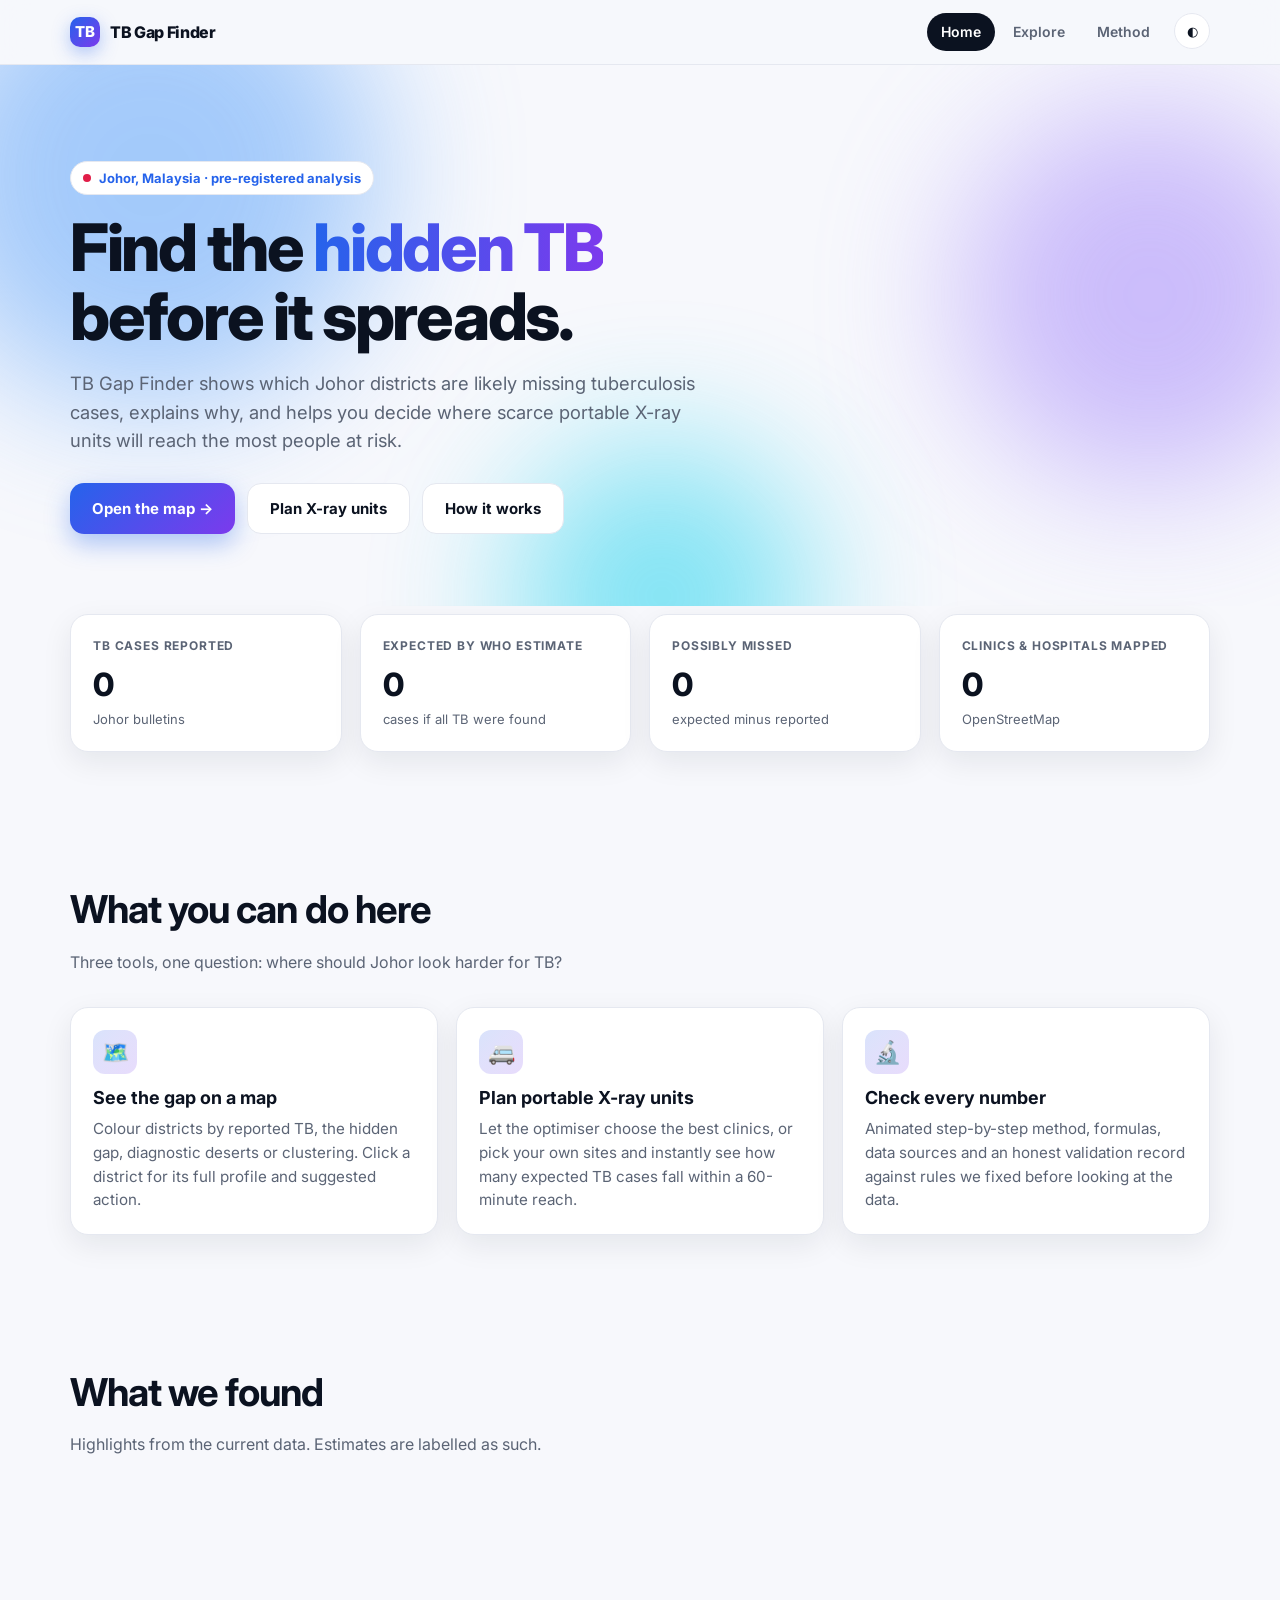
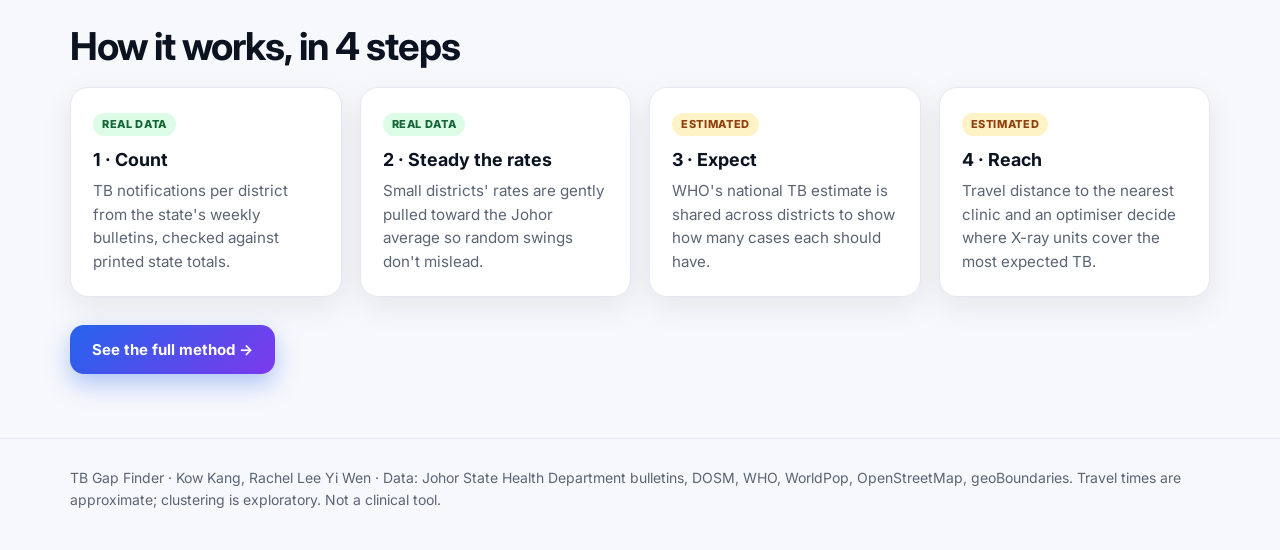
==== web/index.html @ 81e78cbb "Website for Vercel: home, explore (map + custom-site planner), animated method page Static site in w" ====
<!doctype html>
<html lang="en">
<head>
<meta charset="utf-8"><meta name="viewport" content="width=device-width, initial-scale=1">
<title>TB Gap Finder</title>
<meta name="description" content="Find hidden tuberculosis in Johor districts and plan where portable X-ray units should go.">
<link rel="preconnect" href="https://fonts.googleapis.com"><link href="https://fonts.googleapis.com/css2?family=Inter:wght@400;600;700;800&display=swap" rel="stylesheet">
<link rel="stylesheet" href="assets/style.css">
<link rel="icon" href="data:image/svg+xml,<svg xmlns='http://www.w3.org/2000/svg' viewBox='0 0 100 100'><rect width='100' height='100' rx='24' fill='%232563eb'/><text x='50' y='64' font-size='44' text-anchor='middle' fill='white' font-family='Arial' font-weight='700'>TB</text></svg>">
</head>
<body>
<nav class="nav" id="nav"></nav>

<header class="hero">
  <div class="blob b1"></div><div class="blob b2"></div><div class="blob b3"></div>
  <div class="wrap">
    <span class="eyebrow"><span class="pulse"></span> Johor, Malaysia · pre-registered analysis</span>
    <h1>Find the <span class="grad">hidden TB</span><br>before it spreads.</h1>
    <p class="lead">TB Gap Finder shows which Johor districts are likely missing tuberculosis cases, explains why,
      and helps you decide where scarce portable X-ray units will reach the most people at risk.</p>
    <div class="cta">
      <a class="btn primary" href="explore.html">Open the map →</a>
      <a class="btn" href="explore.html#planner">Plan X-ray units</a>
      <a class="btn" href="method.html">How it works</a>
    </div>
  </div>
</header>

<section style="padding-top:8px">
  <div class="wrap grid g4">
    <div class="card stat reveal lift"><div class="k">TB cases reported</div><div class="v" id="c-cases">0</div><div class="s" id="c-year">Johor bulletins</div></div>
    <div class="card stat reveal lift"><div class="k">Expected by WHO estimate</div><div class="v" id="c-exp">0</div><div class="s">cases if all TB were found</div></div>
    <div class="card stat reveal lift"><div class="k">Possibly missed</div><div class="v" id="c-miss">0</div><div class="s">expected minus reported</div></div>
    <div class="card stat reveal lift"><div class="k">Clinics & hospitals mapped</div><div class="v" id="c-fac">0</div><div class="s">OpenStreetMap</div></div>
  </div>
</section>

<section>
  <div class="wrap">
    <h2 class="reveal">What you can do here</h2>
    <p class="sub reveal">Three tools, one question: where should Johor look harder for TB?</p>
    <div class="grid g3">
      <a class="card reveal lift" href="explore.html" style="text-decoration:none">
        <div class="icon">🗺️</div><h3>See the gap on a map</h3>
        <p>Colour districts by reported TB, the hidden gap, diagnostic deserts or clustering. Click a district for its full profile and suggested action.</p>
      </a>
      <a class="card reveal lift" href="explore.html#planner" style="text-decoration:none">
        <div class="icon">🚐</div><h3>Plan portable X-ray units</h3>
        <p>Let the optimiser choose the best clinics, or pick your own sites and instantly see how many expected TB cases fall within a 60-minute reach.</p>
      </a>
      <a class="card reveal lift" href="method.html" style="text-decoration:none">
        <div class="icon">🔬</div><h3>Check every number</h3>
        <p>Animated step-by-step method, formulas, data sources and an honest validation record against rules we fixed before looking at the data.</p>
      </a>
    </div>
  </div>
</section>

<section>
  <div class="wrap">
    <h2 class="reveal">What we found</h2>
    <p class="sub reveal">Highlights from the current data. Estimates are labelled as such.</p>
    <div class="grid g3" id="findings"></div>
  </div>
</section>

<section>
  <div class="wrap">
    <h2 class="reveal">How it works, in 4 steps</h2>
    <div class="grid g4">
      <div class="card reveal"><span class="badge real">REAL DATA</span><h3>1 · Count</h3><p>TB notifications per district from the state's weekly bulletins, checked against printed state totals.</p></div>
      <div class="card reveal"><span class="badge real">REAL DATA</span><h3>2 · Steady the rates</h3><p>Small districts' rates are gently pulled toward the Johor average so random swings don't mislead.</p></div>
      <div class="card reveal"><span class="badge est">ESTIMATED</span><h3>3 · Expect</h3><p>WHO's national TB estimate is shared across districts to show how many cases each should have.</p></div>
      <div class="card reveal"><span class="badge est">ESTIMATED</span><h3>4 · Reach</h3><p>Travel distance to the nearest clinic and an optimiser decide where X-ray units cover the most expected TB.</p></div>
    </div>
    <div class="cta reveal"><a class="btn primary" href="method.html">See the full method →</a></div>
  </div>
</section>

<footer><div class="wrap">TB Gap Finder · Kow Kang, Rachel Lee Yi Wen · Data: Johor State Health Department bulletins, DOSM, WHO, WorldPop, OpenStreetMap, geoBoundaries.
  Travel times are approximate; clustering is exploratory. Not a clinical tool.</div></footer>

<script src="assets/common.js"></script>
<script>
TB.nav("home"); TB.reveal();
TB.load().then(({ site }) => {
  const d = site.districts, sum = (k) => d.reduce((a, r) => a + (r[k] || 0), 0);
  const cases = sum("cases"), exp = sum("expected_cases");
  document.getElementById("c-year").textContent = `Johor bulletins, ${site.year}`;
  TB.count(document.getElementById("c-cases"), cases);
  TB.count(document.getElementById("c-exp"), exp);
  TB.count(document.getElementById("c-miss"), Math.max(0, exp - cases));
  TB.count(document.getElementById("c-fac"), site.facilities.length);
  const top = [...d].sort((a, b) => b.smoothed_rate - a.smoothed_rate)[0];
  const desert = d.filter((r) => r.desert_level === "strong").map((r) => r.district);
  const deaths = site.deaths.map((r) => ({ ...r, ratio: r.deaths / r.cases })).sort((a, b) => b.ratio - a.ratio);
  const pooled = site.deaths.reduce((a, r) => a + r.deaths, 0) / site.deaths.reduce((a, r) => a + r.cases, 0);
  const cards = [
    ["real", "REAL DATA", "Highest reported rate", `${top.district}`, `${TB.fmt(top.smoothed_rate)} cases per 100,000 people (${site.year}).`],
    ["est", "ESTIMATED", "Strongest diagnostic desert", desert.join(", ") || "None",
     "Low reported TB, a large hidden gap and long travel all at once: a candidate for a portable X-ray unit."],
    ["real", "REAL DATA", "Highest TB death ratio", `${deaths[0].district} & ${deaths[1].district}`,
     `${(deaths[0].ratio * 100).toFixed(1)} and ${(deaths[1].ratio * 100).toFixed(1)} deaths per 100 cases vs ${(pooled * 100).toFixed(1)} Johor average (2014–2017): a sign of late diagnosis.`],
  ];
  document.getElementById("findings").innerHTML = cards.map(([c, b, k, v, s]) =>
    `<div class="card reveal lift"><span class="badge ${c}">${b}</span><h3>${k}</h3><div class="stat"><div class="v" style="font-size:1.6rem">${v}</div></div><p>${s}</p></div>`).join("");
  TB.reveal();
}).catch((e) => console.error(e));
</script>
</body>
</html>
---- web/assets/style.css ----
:root {
  --bg: #f7f8fc; --surface: #ffffff; --ink: #0b1220; --muted: #5b6475; --line: #e5e8f0;
  --brand: #2563eb; --brand-2: #7c3aed; --accent: #0ea5e9; --hot: #e11d48; --warn: #f59e0b; --ok: #16a34a;
  --real: #dcfce7; --real-ink: #166534; --est: #fef3c7; --est-ink: #92400e; --exp: #ede9fe; --exp-ink: #5b21b6;
  --radius: 18px; --shadow: 0 10px 30px rgba(15, 23, 42, .08);
}
@media (prefers-color-scheme: dark) {
  :root:not([data-theme="light"]) {
    --bg: #0a0f1c; --surface: #111a2e; --ink: #e8ecf5; --muted: #9aa5bd; --line: #1f2a44;
    --real: #12301f; --real-ink: #86efac; --est: #33260a; --est-ink: #fcd34d; --exp: #24173f; --exp-ink: #c4b5fd;
    --shadow: 0 10px 30px rgba(0, 0, 0, .35);
  }
}
:root[data-theme="dark"] {
  --bg: #0a0f1c; --surface: #111a2e; --ink: #e8ecf5; --muted: #9aa5bd; --line: #1f2a44;
  --real: #12301f; --real-ink: #86efac; --est: #33260a; --est-ink: #fcd34d; --exp: #24173f; --exp-ink: #c4b5fd;
  --shadow: 0 10px 30px rgba(0, 0, 0, .35);
}
* { box-sizing: border-box; }
html { scroll-behavior: smooth; }
body { margin: 0; font-family: "Inter", system-ui, sans-serif; background: var(--bg); color: var(--ink);
       line-height: 1.55; -webkit-font-smoothing: antialiased; }
a { color: inherit; }
.wrap { max-width: 1180px; margin: 0 auto; padding: 0 20px; }

/* nav */
.nav { position: sticky; top: 0; z-index: 1000; backdrop-filter: saturate(180%) blur(14px);
       background: color-mix(in srgb, var(--bg) 78%, transparent); border-bottom: 1px solid var(--line); }
.nav .wrap { display: flex; align-items: center; justify-content: space-between; height: 64px; }
.logo { display: flex; gap: 10px; align-items: center; font-weight: 800; letter-spacing: -.02em; text-decoration: none; }
.logo .dot { width: 30px; height: 30px; border-radius: 10px; background: linear-gradient(135deg, var(--brand), var(--brand-2));
             display: grid; place-items: center; color: #fff; font-size: 15px; box-shadow: 0 6px 18px rgba(37,99,235,.35); }
.links { display: flex; gap: 4px; }
.links a { text-decoration: none; padding: 8px 14px; border-radius: 999px; color: var(--muted); font-weight: 600; font-size: 14px; }
.links a:hover { color: var(--ink); background: var(--line); }
.links a.active { color: #fff; background: var(--ink); }
:root[data-theme="dark"] .links a.active { color: var(--bg); }
@media (prefers-color-scheme: dark) { :root:not([data-theme="light"]) .links a.active { color: var(--bg); } }

/* hero */
.hero { position: relative; overflow: hidden; padding: 96px 0 72px; }
.hero .blob { position: absolute; border-radius: 50%; filter: blur(70px); opacity: .55; animation: float 14s ease-in-out infinite; }
.hero .b1 { width: 460px; height: 460px; background: #60a5fa; top: -120px; left: -80px; }
.hero .b2 { width: 380px; height: 380px; background: #a78bfa; top: 40px; right: -60px; animation-delay: -5s; }
.hero .b3 { width: 300px; height: 300px; background: #22d3ee; bottom: -140px; left: 40%; animation-delay: -9s; }
@keyframes float { 0%,100% { transform: translate(0,0) scale(1); } 50% { transform: translate(30px,-25px) scale(1.08); } }
.hero .wrap { position: relative; }
.eyebrow { display: inline-flex; gap: 8px; align-items: center; font-size: 13px; font-weight: 700; color: var(--brand);
           background: var(--surface); border: 1px solid var(--line); padding: 6px 12px; border-radius: 999px; }
.pulse { width: 8px; height: 8px; border-radius: 50%; background: var(--hot); box-shadow: 0 0 0 0 rgba(225,29,72,.6); animation: pulse 2s infinite; }
@keyframes pulse { 70% { box-shadow: 0 0 0 10px rgba(225,29,72,0); } 100% { box-shadow: 0 0 0 0 rgba(225,29,72,0); } }
h1 { font-size: clamp(2.3rem, 5.4vw, 4.1rem); line-height: 1.05; letter-spacing: -.035em; margin: 18px 0 16px; font-weight: 800; }
.grad { background: linear-gradient(90deg, var(--brand), var(--brand-2), var(--accent)); -webkit-background-clip: text;
        background-clip: text; color: transparent; background-size: 200% auto; animation: shine 6s linear infinite; }
@keyframes shine { to { background-position: 200% center; } }
.lead { font-size: 1.15rem; color: var(--muted); max-width: 640px; }
.cta { display: flex; gap: 12px; flex-wrap: wrap; margin-top: 28px; }
.btn { display: inline-flex; align-items: center; gap: 8px; padding: 13px 22px; border-radius: 14px; font-weight: 700;
       text-decoration: none; border: 1px solid var(--line); background: var(--surface); transition: transform .15s, box-shadow .15s; cursor: pointer; font-size: 15px; color: var(--ink); }
.btn:hover { transform: translateY(-2px); box-shadow: var(--shadow); }
.btn.primary { background: linear-gradient(135deg, var(--brand), var(--brand-2)); color: #fff; border: 0; box-shadow: 0 10px 24px rgba(37,99,235,.35); }

/* sections, cards */
section { padding: 64px 0; }
h2 { font-size: clamp(1.7rem, 3.2vw, 2.4rem); letter-spacing: -.025em; margin: 0 0 10px; }
.sub { color: var(--muted); margin: 0 0 32px; max-width: 680px; }
.grid { display: grid; gap: 18px; }
.g2 { grid-template-columns: repeat(auto-fit, minmax(300px, 1fr)); }
.g3 { grid-template-columns: repeat(auto-fit, minmax(240px, 1fr)); }
.g4 { grid-template-columns: repeat(auto-fit, minmax(190px, 1fr)); }
.card { background: var(--surface); border: 1px solid var(--line); border-radius: var(--radius); padding: 22px; box-shadow: var(--shadow); }
.card h3 { margin: 10px 0 6px; font-size: 1.12rem; }
.card p { margin: 0; color: var(--muted); font-size: .95rem; }
.icon { width: 44px; height: 44px; border-radius: 12px; display: grid; place-items: center; font-size: 22px;
        background: linear-gradient(135deg, color-mix(in srgb, var(--brand) 18%, transparent), color-mix(in srgb, var(--brand-2) 18%, transparent)); }
.stat .k { font-size: 12px; text-transform: uppercase; letter-spacing: .07em; color: var(--muted); font-weight: 700; }
.stat .v { font-size: 2rem; font-weight: 800; letter-spacing: -.03em; margin-top: 4px; }
.stat .s { font-size: 13px; color: var(--muted); }
.lift { transition: transform .2s, box-shadow .2s; } .lift:hover { transform: translateY(-4px); }
.badge { display: inline-block; font-size: 11px; font-weight: 800; letter-spacing: .06em; padding: 3px 9px; border-radius: 999px; }
.real { background: var(--real); color: var(--real-ink); } .est { background: var(--est); color: var(--est-ink); } .exp { background: var(--exp); color: var(--exp-ink); }
.pill-pass { color: var(--ok); font-weight: 800; } .pill-fail { color: var(--hot); font-weight: 800; }

/* reveal animation */
.reveal { opacity: 0; transform: translateY(24px); transition: opacity .7s ease, transform .7s ease; }
.reveal.in { opacity: 1; transform: none; }
@media (prefers-reduced-motion: reduce) { .reveal { opacity: 1; transform: none; } .hero .blob, .grad { animation: none; } }

/* explore */
.app { display: grid; grid-template-columns: 340px 1fr; gap: 18px; padding: 22px 0 40px; }
@media (max-width: 900px) { .app { grid-template-columns: 1fr; } }
.panel { position: sticky; top: 80px; align-self: start; }
@media (max-width: 900px) { .panel { position: static; } }
.tabs { display: inline-flex; background: var(--surface); border: 1px solid var(--line); border-radius: 14px; padding: 4px; gap: 4px; }
.tabs button, .seg button { border: 0; background: transparent; color: var(--muted); font: inherit; font-weight: 700; padding: 9px 16px; border-radius: 10px; cursor: pointer; }
.tabs button.on, .seg button.on { background: var(--ink); color: var(--bg); }
.seg { display: flex; flex-wrap: wrap; gap: 6px; }
.seg button { border: 1px solid var(--line); background: var(--surface); font-size: 13px; padding: 7px 12px; }
#map, #pmap { height: 560px; border-radius: var(--radius); border: 1px solid var(--line); box-shadow: var(--shadow); }
@media (max-width: 600px) { #map, #pmap { height: 420px; } }
.leaflet-container { background: var(--bg); font-family: inherit; }
.kv { display: flex; justify-content: space-between; gap: 10px; padding: 9px 0; border-bottom: 1px dashed var(--line); font-size: 14px; }
.kv:last-child { border: 0; } .kv b { text-align: right; }
select, input[type=search] { width: 100%; font: inherit; padding: 10px 12px; border-radius: 12px; border: 1px solid var(--line); background: var(--surface); color: var(--ink); }
input[type=range] { width: 100%; accent-color: var(--brand); }
.list { max-height: 260px; overflow: auto; border: 1px solid var(--line); border-radius: 12px; margin-top: 8px; }
.list label { display: flex; gap: 8px; align-items: center; padding: 8px 10px; font-size: 13px; border-bottom: 1px solid var(--line); cursor: pointer; }
.list label:hover { background: var(--bg); }
.chips { display: flex; flex-wrap: wrap; gap: 6px; margin-top: 8px; }
.chip { font-size: 12px; padding: 4px 10px; border-radius: 999px; background: var(--ink); color: var(--bg); cursor: pointer; }
.legend { background: var(--surface); padding: 10px 12px; border-radius: 12px; border: 1px solid var(--line); font-size: 12px; line-height: 1.7; color: var(--ink); }
.legend i { display: inline-block; width: 12px; height: 12px; border-radius: 3px; margin-right: 6px; vertical-align: -1px; }
.hidden { display: none !important; }
.bar { height: 10px; border-radius: 99px; background: var(--line); overflow: hidden; margin-top: 8px; }
.bar > span { display: block; height: 100%; background: linear-gradient(90deg, var(--brand), var(--brand-2)); width: 0; transition: width .6s ease; }

/* method timeline */
.timeline { position: relative; margin-left: 18px; }
.timeline::before { content: ""; position: absolute; left: 0; top: 0; bottom: 0; width: 3px; background: var(--line); border-radius: 3px; }
.timeline .prog { position: absolute; left: 0; top: 0; width: 3px; background: linear-gradient(var(--brand), var(--brand-2)); border-radius: 3px; height: 0; }
.step { position: relative; padding: 0 0 36px 36px; }
.step .num { position: absolute; left: -16px; top: 0; width: 35px; height: 35px; border-radius: 50%; display: grid; place-items: center;
             font-weight: 800; color: #fff; background: linear-gradient(135deg, var(--brand), var(--brand-2)); box-shadow: 0 0 0 6px var(--bg); }
.formula { overflow-x: auto; padding: 12px 14px; background: var(--bg); border: 1px solid var(--line); border-radius: 12px; margin-top: 12px; }
.viz { margin-top: 14px; }
.shrink { display: flex; align-items: center; gap: 10px; font-size: 13px; margin: 6px 0; }
.shrink .lab { width: 100px; color: var(--muted); }
.shrink .track { position: relative; flex: 1; height: 8px; background: var(--line); border-radius: 9px; }
.shrink .dot { position: absolute; top: -4px; width: 16px; height: 16px; border-radius: 50%; transform: translateX(-50%); transition: left 1.4s cubic-bezier(.2,.8,.2,1); }
.shrink .raw { background: var(--warn); } .shrink .eb { background: var(--brand); }
.shrink .mean { position: absolute; top: -6px; width: 2px; height: 20px; background: var(--ink); }
footer { border-top: 1px solid var(--line); padding: 28px 0 40px; color: var(--muted); font-size: 14px; }
table { width: 100%; border-collapse: collapse; font-size: 14px; }
th, td { text-align: left; padding: 10px 8px; border-bottom: 1px solid var(--line); }
th { color: var(--muted); font-size: 12px; text-transform: uppercase; letter-spacing: .05em; }
.theme { border: 1px solid var(--line); background: var(--surface); color: var(--ink); border-radius: 999px; width: 36px; height: 36px; cursor: pointer; margin-left: 6px; }
@media (max-width: 640px) { .links a { padding: 8px 9px; font-size: 13px; } .logo span.t { display: none; } }
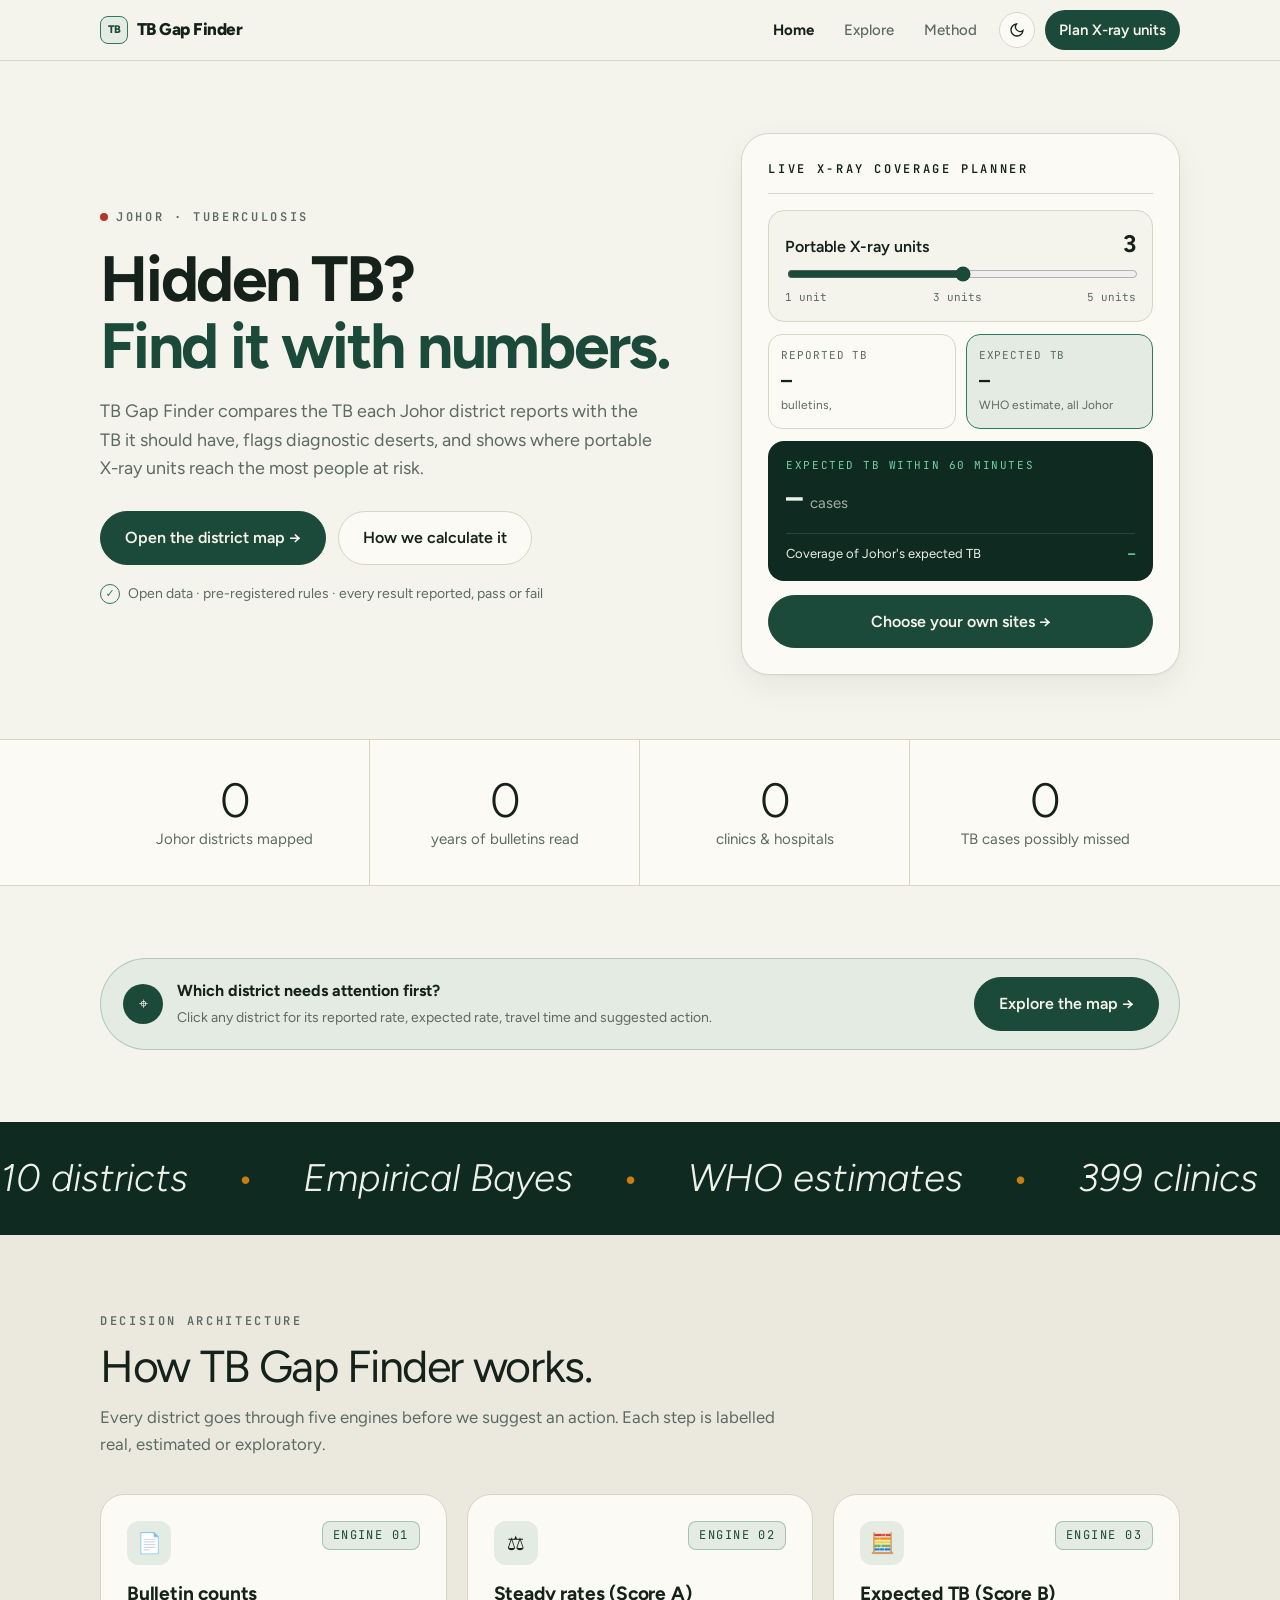
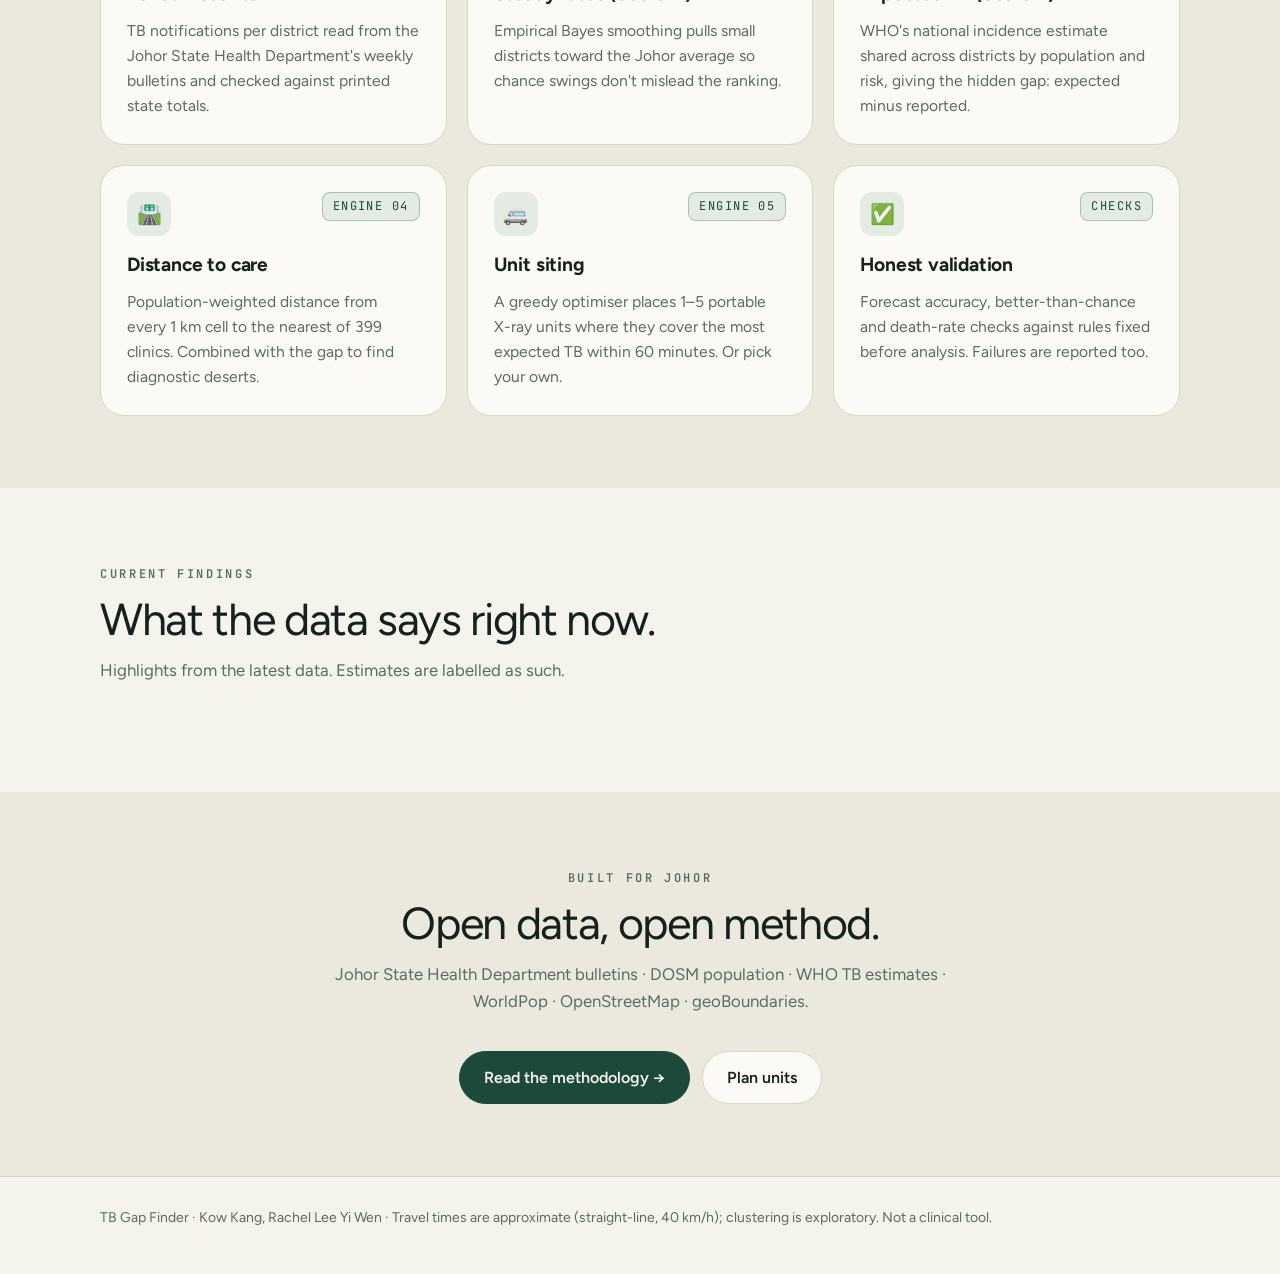
==== commit 952c200e: "Website: restyle to match team's VoltPilot design (cream/forest, Figtree, mono labels) Home rebuilt " ====
--- a/web/index.html
+++ b/web/index.html
@@ -4,106 +4,141 @@
 <meta charset="utf-8"><meta name="viewport" content="width=device-width, initial-scale=1">
 <title>TB Gap Finder</title>
 <meta name="description" content="Find hidden tuberculosis in Johor districts and plan where portable X-ray units should go.">
-<link rel="preconnect" href="https://fonts.googleapis.com"><link href="https://fonts.googleapis.com/css2?family=Inter:wght@400;600;700;800&display=swap" rel="stylesheet">
+<link rel="preconnect" href="https://fonts.googleapis.com">
+<link href="https://fonts.googleapis.com/css2?family=Figtree:wght@300;400;500;600;700;800&family=JetBrains+Mono:wght@400;600&display=swap" rel="stylesheet">
 <link rel="stylesheet" href="assets/style.css">
-<link rel="icon" href="data:image/svg+xml,<svg xmlns='http://www.w3.org/2000/svg' viewBox='0 0 100 100'><rect width='100' height='100' rx='24' fill='%232563eb'/><text x='50' y='64' font-size='44' text-anchor='middle' fill='white' font-family='Arial' font-weight='700'>TB</text></svg>">
+<link rel="icon" href="data:image/svg+xml,<svg xmlns='http://www.w3.org/2000/svg' viewBox='0 0 100 100'><rect width='100' height='100' rx='24' fill='%231c4a3a'/><text x='50' y='64' font-size='44' text-anchor='middle' fill='%23f6f4ea' font-family='Arial' font-weight='700'>TB</text></svg>">
 </head>
 <body>
 <nav class="nav" id="nav"></nav>
 
 <header class="hero">
-  <div class="blob b1"></div><div class="blob b2"></div><div class="blob b3"></div>
-  <div class="wrap">
-    <span class="eyebrow"><span class="pulse"></span> Johor, Malaysia · pre-registered analysis</span>
-    <h1>Find the <span class="grad">hidden TB</span><br>before it spreads.</h1>
-    <p class="lead">TB Gap Finder shows which Johor districts are likely missing tuberculosis cases, explains why,
-      and helps you decide where scarce portable X-ray units will reach the most people at risk.</p>
-    <div class="cta">
-      <a class="btn primary" href="explore.html">Open the map →</a>
-      <a class="btn" href="explore.html#planner">Plan X-ray units</a>
-      <a class="btn" href="method.html">How it works</a>
+  <div class="wrap hero-grid">
+    <div>
+      <span class="eyebrow"><span class="pulse"></span> Johor · tuberculosis</span>
+      <h1>Hidden TB?<br><span class="grad">Find it with numbers.</span></h1>
+      <p class="lead">TB Gap Finder compares the TB each Johor district reports with the TB it should have,
+        flags diagnostic deserts, and shows where portable X-ray units reach the most people at risk.</p>
+      <div class="cta">
+        <a class="btn primary" href="explore.html">Open the district map →</a>
+        <a class="btn" href="method.html">How we calculate it</a>
+      </div>
+      <div class="note">Open data · pre-registered rules · every result reported, pass or fail</div>
+    </div>
+
+    <div class="calc reveal">
+      <div class="title">Live X-ray coverage planner</div>
+      <div class="box">
+        <div class="row"><span>Portable X-ray units</span><span class="big" id="u-val">3</span></div>
+        <input type="range" id="u" min="1" max="5" value="3" aria-label="Number of units">
+        <div class="ticks"><span>1 unit</span><span>3 units</span><span>5 units</span></div>
+      </div>
+      <div class="two">
+        <div class="mini"><div class="k">Reported TB</div><div class="v" id="h-rep">–</div><div class="s">bulletins, <span id="h-year"></span></div></div>
+        <div class="mini on"><div class="k">Expected TB</div><div class="v" id="h-exp">–</div><div class="s">WHO estimate, all Johor</div></div>
+      </div>
+      <div class="dark">
+        <div class="k">Expected TB within 60 minutes</div>
+        <div class="v"><span id="h-cov">–</span> <span style="font-size:15px;font-weight:400;color:#9fb0a5">cases</span></div>
+        <div class="split"><span>Coverage of Johor's expected TB</span><b id="h-pct">–</b></div>
+      </div>
+      <div class="cta" style="margin-top:14px"><a class="btn primary" style="width:100%;justify-content:center" href="explore.html#planner">Choose your own sites →</a></div>
     </div>
   </div>
 </header>
 
-<section style="padding-top:8px">
-  <div class="wrap grid g4">
-    <div class="card stat reveal lift"><div class="k">TB cases reported</div><div class="v" id="c-cases">0</div><div class="s" id="c-year">Johor bulletins</div></div>
-    <div class="card stat reveal lift"><div class="k">Expected by WHO estimate</div><div class="v" id="c-exp">0</div><div class="s">cases if all TB were found</div></div>
-    <div class="card stat reveal lift"><div class="k">Possibly missed</div><div class="v" id="c-miss">0</div><div class="s">expected minus reported</div></div>
-    <div class="card stat reveal lift"><div class="k">Clinics & hospitals mapped</div><div class="v" id="c-fac">0</div><div class="s">OpenStreetMap</div></div>
+<div class="strip"><div class="wrap">
+  <div class="cell"><div class="num" id="s-d">0</div><div class="lab">Johor districts mapped</div></div>
+  <div class="cell"><div class="num" id="s-y">0</div><div class="lab">years of bulletins read</div></div>
+  <div class="cell"><div class="num" id="s-f">0</div><div class="lab">clinics &amp; hospitals</div></div>
+  <div class="cell"><div class="num" id="s-m">0</div><div class="lab">TB cases possibly missed</div></div>
+</div></div>
+
+<section>
+  <div class="wrap">
+    <div class="banner reveal">
+      <div style="display:flex;gap:14px;align-items:center"><div class="ic">⌖</div>
+        <div><b>Which district needs attention first?</b><span>Click any district for its reported rate, expected rate, travel time and suggested action.</span></div></div>
+      <a class="btn primary" href="explore.html">Explore the map →</a>
+    </div>
   </div>
 </section>
 
-<section>
+<div class="marquee" aria-hidden="true"><div class="track" id="mq"></div></div>
+
+<section class="alt">
   <div class="wrap">
-    <h2 class="reveal">What you can do here</h2>
-    <p class="sub reveal">Three tools, one question: where should Johor look harder for TB?</p>
-    <div class="grid g3">
-      <a class="card reveal lift" href="explore.html" style="text-decoration:none">
-        <div class="icon">🗺️</div><h3>See the gap on a map</h3>
-        <p>Colour districts by reported TB, the hidden gap, diagnostic deserts or clustering. Click a district for its full profile and suggested action.</p>
-      </a>
-      <a class="card reveal lift" href="explore.html#planner" style="text-decoration:none">
-        <div class="icon">🚐</div><h3>Plan portable X-ray units</h3>
-        <p>Let the optimiser choose the best clinics, or pick your own sites and instantly see how many expected TB cases fall within a 60-minute reach.</p>
-      </a>
-      <a class="card reveal lift" href="method.html" style="text-decoration:none">
-        <div class="icon">🔬</div><h3>Check every number</h3>
-        <p>Animated step-by-step method, formulas, data sources and an honest validation record against rules we fixed before looking at the data.</p>
-      </a>
+    <span class="eyebrow">Decision architecture</span>
+    <h2 class="reveal">How TB Gap Finder works.</h2>
+    <p class="sub reveal">Every district goes through five engines before we suggest an action. Each step is labelled real, estimated or exploratory.</p>
+    <div class="grid g2">
+      <div class="card reveal lift"><span class="tag">ENGINE 01</span><div class="icon">📄</div><h3>Bulletin counts</h3>
+        <p>TB notifications per district read from the Johor State Health Department's weekly bulletins and checked against printed state totals.</p></div>
+      <div class="card reveal lift"><span class="tag">ENGINE 02</span><div class="icon">⚖️</div><h3>Steady rates (Score A)</h3>
+        <p>Empirical Bayes smoothing pulls small districts toward the Johor average so chance swings don't mislead the ranking.</p></div>
+      <div class="card reveal lift"><span class="tag">ENGINE 03</span><div class="icon">🧮</div><h3>Expected TB (Score B)</h3>
+        <p>WHO's national incidence estimate shared across districts by population and risk, giving the hidden gap: expected minus reported.</p></div>
+      <div class="card reveal lift"><span class="tag">ENGINE 04</span><div class="icon">🛣️</div><h3>Distance to care</h3>
+        <p>Population-weighted distance from every 1 km cell to the nearest of 399 clinics. Combined with the gap to find diagnostic deserts.</p></div>
+      <div class="card reveal lift"><span class="tag">ENGINE 05</span><div class="icon">🚐</div><h3>Unit siting</h3>
+        <p>A greedy optimiser places 1–5 portable X-ray units where they cover the most expected TB within 60 minutes. Or pick your own.</p></div>
+      <div class="card reveal lift"><span class="tag">CHECKS</span><div class="icon">✅</div><h3>Honest validation</h3>
+        <p>Forecast accuracy, better-than-chance and death-rate checks against rules fixed before analysis. Failures are reported too.</p></div>
     </div>
   </div>
 </section>
 
 <section>
   <div class="wrap">
-    <h2 class="reveal">What we found</h2>
-    <p class="sub reveal">Highlights from the current data. Estimates are labelled as such.</p>
+    <span class="eyebrow">Current findings</span>
+    <h2 class="reveal">What the data says right now.</h2>
+    <p class="sub reveal">Highlights from the latest data. Estimates are labelled as such.</p>
     <div class="grid g3" id="findings"></div>
   </div>
 </section>
 
-<section>
-  <div class="wrap">
-    <h2 class="reveal">How it works, in 4 steps</h2>
-    <div class="grid g4">
-      <div class="card reveal"><span class="badge real">REAL DATA</span><h3>1 · Count</h3><p>TB notifications per district from the state's weekly bulletins, checked against printed state totals.</p></div>
-      <div class="card reveal"><span class="badge real">REAL DATA</span><h3>2 · Steady the rates</h3><p>Small districts' rates are gently pulled toward the Johor average so random swings don't mislead.</p></div>
-      <div class="card reveal"><span class="badge est">ESTIMATED</span><h3>3 · Expect</h3><p>WHO's national TB estimate is shared across districts to show how many cases each should have.</p></div>
-      <div class="card reveal"><span class="badge est">ESTIMATED</span><h3>4 · Reach</h3><p>Travel distance to the nearest clinic and an optimiser decide where X-ray units cover the most expected TB.</p></div>
-    </div>
-    <div class="cta reveal"><a class="btn primary" href="method.html">See the full method →</a></div>
+<section class="alt">
+  <div class="wrap center">
+    <span class="eyebrow">Built for Johor</span>
+    <h2 class="reveal">Open data, open method.</h2>
+    <p class="sub reveal">Johor State Health Department bulletins · DOSM population · WHO TB estimates · WorldPop · OpenStreetMap · geoBoundaries.</p>
+    <div class="cta" style="justify-content:center"><a class="btn primary" href="method.html">Read the methodology →</a><a class="btn" href="explore.html#planner">Plan units</a></div>
   </div>
 </section>
 
-<footer><div class="wrap">TB Gap Finder · Kow Kang, Rachel Lee Yi Wen · Data: Johor State Health Department bulletins, DOSM, WHO, WorldPop, OpenStreetMap, geoBoundaries.
-  Travel times are approximate; clustering is exploratory. Not a clinical tool.</div></footer>
+<footer><div class="wrap">TB Gap Finder · Kow Kang, Rachel Lee Yi Wen · Travel times are approximate (straight-line, 40 km/h); clustering is exploratory. Not a clinical tool.</div></footer>
 
 <script src="assets/common.js"></script>
 <script>
 TB.nav("home"); TB.reveal();
+const words = ["10 districts", "Empirical Bayes", "WHO estimates", "399 clinics", "60-minute reach", "Pre-registered", "Every result reported"];
+document.getElementById("mq").innerHTML = [...words, ...words].map((w) => `<span>${w}</span><span><i>•</i></span>`).join("");
 TB.load().then(({ site }) => {
   const d = site.districts, sum = (k) => d.reduce((a, r) => a + (r[k] || 0), 0);
   const cases = sum("cases"), exp = sum("expected_cases");
-  document.getElementById("c-year").textContent = `Johor bulletins, ${site.year}`;
-  TB.count(document.getElementById("c-cases"), cases);
-  TB.count(document.getElementById("c-exp"), exp);
-  TB.count(document.getElementById("c-miss"), Math.max(0, exp - cases));
-  TB.count(document.getElementById("c-fac"), site.facilities.length);
+  document.getElementById("h-year").textContent = site.year;
+  document.getElementById("h-rep").textContent = cases.toLocaleString();
+  document.getElementById("h-exp").textContent = Math.round(exp).toLocaleString();
+  const upd = () => {
+    const n = +document.getElementById("u").value, r = site.siting.find((x) => x.version === "expected_tb" && x.n_units === n);
+    document.getElementById("u-val").textContent = n;
+    if (r) { TB.count(document.getElementById("h-cov"), r.covered_expected_cases, 0, 500); document.getElementById("h-pct").textContent = r.covered_expected_pct.toFixed(1) + "%"; }
+  };
+  document.getElementById("u").oninput = upd; upd();
+  const once = (id, v) => TB.count(document.getElementById(id), v, 0, 1600);
+  once("s-d", d.length); once("s-y", site.trend.years.length); once("s-f", site.facilities.length); once("s-m", Math.max(0, exp - cases));
   const top = [...d].sort((a, b) => b.smoothed_rate - a.smoothed_rate)[0];
   const desert = d.filter((r) => r.desert_level === "strong").map((r) => r.district);
   const deaths = site.deaths.map((r) => ({ ...r, ratio: r.deaths / r.cases })).sort((a, b) => b.ratio - a.ratio);
   const pooled = site.deaths.reduce((a, r) => a + r.deaths, 0) / site.deaths.reduce((a, r) => a + r.cases, 0);
   const cards = [
-    ["real", "REAL DATA", "Highest reported rate", `${top.district}`, `${TB.fmt(top.smoothed_rate)} cases per 100,000 people (${site.year}).`],
-    ["est", "ESTIMATED", "Strongest diagnostic desert", desert.join(", ") || "None",
-     "Low reported TB, a large hidden gap and long travel all at once: a candidate for a portable X-ray unit."],
+    ["real", "REAL DATA", "Highest reported rate", top.district, `${TB.fmt(top.smoothed_rate)} cases per 100,000 people (${site.year}).`],
+    ["est", "ESTIMATED", "Strongest diagnostic desert", desert.join(", ") || "None", "Low reported TB, a large hidden gap and long travel at once: first candidate for a portable X-ray unit."],
     ["real", "REAL DATA", "Highest TB death ratio", `${deaths[0].district} & ${deaths[1].district}`,
      `${(deaths[0].ratio * 100).toFixed(1)} and ${(deaths[1].ratio * 100).toFixed(1)} deaths per 100 cases vs ${(pooled * 100).toFixed(1)} Johor average (2014–2017): a sign of late diagnosis.`],
   ];
   document.getElementById("findings").innerHTML = cards.map(([c, b, k, v, s]) =>
-    `<div class="card reveal lift"><span class="badge ${c}">${b}</span><h3>${k}</h3><div class="stat"><div class="v" style="font-size:1.6rem">${v}</div></div><p>${s}</p></div>`).join("");
+    `<div class="card reveal lift"><span class="badge ${c}">${b}</span><h3>${k}</h3><div class="stat"><div class="v" style="font-size:1.7rem;color:var(--brand)">${v}</div></div><p style="margin-top:6px">${s}</p></div>`).join("");
   TB.reveal();
 }).catch((e) => console.error(e));
 </script>
--- a/web/assets/style.css
+++ b/web/assets/style.css
@@ -1,137 +1,187 @@
+/* Design language follows the team's VoltPilot site: cream paper, forest green, Figtree + JetBrains Mono */
 :root {
-  --bg: #f7f8fc; --surface: #ffffff; --ink: #0b1220; --muted: #5b6475; --line: #e5e8f0;
-  --brand: #2563eb; --brand-2: #7c3aed; --accent: #0ea5e9; --hot: #e11d48; --warn: #f59e0b; --ok: #16a34a;
-  --real: #dcfce7; --real-ink: #166534; --est: #fef3c7; --est-ink: #92400e; --exp: #ede9fe; --exp-ink: #5b21b6;
-  --radius: 18px; --shadow: 0 10px 30px rgba(15, 23, 42, .08);
+  --bg: #f4f3ec; --bg-2: #ebe9de; --surface: #fbfaf5; --ink: #15221c; --muted: #5c6b62; --line: #d9d5c5; --line-strong: #b9b4a0;
+  --brand: #1c4a3a; --brand-hover: #245c49; --brand-ink: #f6f4ea; --deep: #0f2a21; --mint: #e3ebe3;
+  --brand-2: #2f7a5f; --accent: #c97f10; --hot: #b3382c; --warn: #c97f10; --ok: #1f7a4d;
+  --real: #e1eee4; --real-ink: #1c4a3a; --est: #f6ead2; --est-ink: #8a5608; --exp: #e8e4f1; --exp-ink: #4c3d75;
+  --radius: 24px; --shadow: 0 1px 2px rgba(21,34,28,.04), 0 12px 32px rgba(21,34,28,.06);
+  --mono: "JetBrains Mono", ui-monospace, monospace;
 }
 @media (prefers-color-scheme: dark) {
   :root:not([data-theme="light"]) {
-    --bg: #0a0f1c; --surface: #111a2e; --ink: #e8ecf5; --muted: #9aa5bd; --line: #1f2a44;
-    --real: #12301f; --real-ink: #86efac; --est: #33260a; --est-ink: #fcd34d; --exp: #24173f; --exp-ink: #c4b5fd;
-    --shadow: 0 10px 30px rgba(0, 0, 0, .35);
+    --bg: #0d1a15; --bg-2: #112219; --surface: #15261f; --ink: #eef1ea; --muted: #9fb0a5; --line: #24473b; --line-strong: #2f5a4b;
+    --brand: #3f9a77; --brand-hover: #4fb08a; --brand-ink: #0d1a15; --deep: #08130f; --mint: #173328;
+    --real: #173328; --real-ink: #9fd8bd; --est: #33270f; --est-ink: #f0c070; --exp: #241f35; --exp-ink: #c9bdf0;
+    --shadow: 0 12px 32px rgba(0,0,0,.35);
   }
 }
 :root[data-theme="dark"] {
-  --bg: #0a0f1c; --surface: #111a2e; --ink: #e8ecf5; --muted: #9aa5bd; --line: #1f2a44;
-  --real: #12301f; --real-ink: #86efac; --est: #33260a; --est-ink: #fcd34d; --exp: #24173f; --exp-ink: #c4b5fd;
-  --shadow: 0 10px 30px rgba(0, 0, 0, .35);
+  --bg: #0d1a15; --bg-2: #112219; --surface: #15261f; --ink: #eef1ea; --muted: #9fb0a5; --line: #24473b; --line-strong: #2f5a4b;
+  --brand: #3f9a77; --brand-hover: #4fb08a; --brand-ink: #0d1a15; --deep: #08130f; --mint: #173328;
+  --real: #173328; --real-ink: #9fd8bd; --est: #33270f; --est-ink: #f0c070; --exp: #241f35; --exp-ink: #c9bdf0;
+  --shadow: 0 12px 32px rgba(0,0,0,.35);
 }
 * { box-sizing: border-box; }
 html { scroll-behavior: smooth; }
-body { margin: 0; font-family: "Inter", system-ui, sans-serif; background: var(--bg); color: var(--ink);
-       line-height: 1.55; -webkit-font-smoothing: antialiased; }
+body { margin: 0; font-family: "Figtree", system-ui, sans-serif; background: var(--bg); color: var(--ink);
+       line-height: 1.6; -webkit-font-smoothing: antialiased; }
 a { color: inherit; }
-.wrap { max-width: 1180px; margin: 0 auto; padding: 0 20px; }
+.wrap { max-width: 1120px; margin: 0 auto; padding: 0 20px; }
+.mono, .eyebrow, .k, th, .badge { font-family: var(--mono); }
 
 /* nav */
-.nav { position: sticky; top: 0; z-index: 1000; backdrop-filter: saturate(180%) blur(14px);
-       background: color-mix(in srgb, var(--bg) 78%, transparent); border-bottom: 1px solid var(--line); }
-.nav .wrap { display: flex; align-items: center; justify-content: space-between; height: 64px; }
-.logo { display: flex; gap: 10px; align-items: center; font-weight: 800; letter-spacing: -.02em; text-decoration: none; }
-.logo .dot { width: 30px; height: 30px; border-radius: 10px; background: linear-gradient(135deg, var(--brand), var(--brand-2));
-             display: grid; place-items: center; color: #fff; font-size: 15px; box-shadow: 0 6px 18px rgba(37,99,235,.35); }
-.links { display: flex; gap: 4px; }
-.links a { text-decoration: none; padding: 8px 14px; border-radius: 999px; color: var(--muted); font-weight: 600; font-size: 14px; }
-.links a:hover { color: var(--ink); background: var(--line); }
-.links a.active { color: #fff; background: var(--ink); }
-:root[data-theme="dark"] .links a.active { color: var(--bg); }
-@media (prefers-color-scheme: dark) { :root:not([data-theme="light"]) .links a.active { color: var(--bg); } }
+.nav { position: sticky; top: 0; z-index: 1000; background: color-mix(in srgb, var(--bg) 88%, transparent);
+       backdrop-filter: blur(12px); border-bottom: 1px solid var(--line); }
+.nav .wrap { display: flex; align-items: center; justify-content: space-between; height: 60px; }
+.logo { display: flex; gap: 9px; align-items: center; font-weight: 800; letter-spacing: -.03em; text-decoration: none; font-size: 17px; }
+.logo .dot { width: 28px; height: 28px; border-radius: 8px; border: 1.5px solid var(--brand-2); color: var(--brand);
+             display: grid; place-items: center; font-size: 11px; font-weight: 800; background: var(--mint); }
+.links { display: flex; gap: 2px; align-items: center; }
+.links a { text-decoration: none; padding: 8px 14px; border-radius: 999px; color: var(--muted); font-weight: 500; font-size: 15px; }
+.links a:hover { color: var(--ink); }
+.links a.active { color: var(--ink); font-weight: 700; }
+.links a.pill { background: var(--brand); color: var(--brand-ink); font-weight: 600; margin-left: 8px; }
+.links a.pill:hover { background: var(--brand-hover); }
 
 /* hero */
-.hero { position: relative; overflow: hidden; padding: 96px 0 72px; }
-.hero .blob { position: absolute; border-radius: 50%; filter: blur(70px); opacity: .55; animation: float 14s ease-in-out infinite; }
-.hero .b1 { width: 460px; height: 460px; background: #60a5fa; top: -120px; left: -80px; }
-.hero .b2 { width: 380px; height: 380px; background: #a78bfa; top: 40px; right: -60px; animation-delay: -5s; }
-.hero .b3 { width: 300px; height: 300px; background: #22d3ee; bottom: -140px; left: 40%; animation-delay: -9s; }
-@keyframes float { 0%,100% { transform: translate(0,0) scale(1); } 50% { transform: translate(30px,-25px) scale(1.08); } }
-.hero .wrap { position: relative; }
-.eyebrow { display: inline-flex; gap: 8px; align-items: center; font-size: 13px; font-weight: 700; color: var(--brand);
-           background: var(--surface); border: 1px solid var(--line); padding: 6px 12px; border-radius: 999px; }
-.pulse { width: 8px; height: 8px; border-radius: 50%; background: var(--hot); box-shadow: 0 0 0 0 rgba(225,29,72,.6); animation: pulse 2s infinite; }
-@keyframes pulse { 70% { box-shadow: 0 0 0 10px rgba(225,29,72,0); } 100% { box-shadow: 0 0 0 0 rgba(225,29,72,0); } }
-h1 { font-size: clamp(2.3rem, 5.4vw, 4.1rem); line-height: 1.05; letter-spacing: -.035em; margin: 18px 0 16px; font-weight: 800; }
-.grad { background: linear-gradient(90deg, var(--brand), var(--brand-2), var(--accent)); -webkit-background-clip: text;
-        background-clip: text; color: transparent; background-size: 200% auto; animation: shine 6s linear infinite; }
-@keyframes shine { to { background-position: 200% center; } }
-.lead { font-size: 1.15rem; color: var(--muted); max-width: 640px; }
-.cta { display: flex; gap: 12px; flex-wrap: wrap; margin-top: 28px; }
-.btn { display: inline-flex; align-items: center; gap: 8px; padding: 13px 22px; border-radius: 14px; font-weight: 700;
-       text-decoration: none; border: 1px solid var(--line); background: var(--surface); transition: transform .15s, box-shadow .15s; cursor: pointer; font-size: 15px; color: var(--ink); }
-.btn:hover { transform: translateY(-2px); box-shadow: var(--shadow); }
-.btn.primary { background: linear-gradient(135deg, var(--brand), var(--brand-2)); color: #fff; border: 0; box-shadow: 0 10px 24px rgba(37,99,235,.35); }
+.hero { position: relative; padding: 72px 0 64px; }
+.hero .blob { display: none; }
+.hero-grid { display: grid; grid-template-columns: 1.15fr .85fr; gap: 48px; align-items: center; }
+@media (max-width: 960px) { .hero-grid { grid-template-columns: 1fr; } }
+.eyebrow { display: inline-flex; gap: 8px; align-items: center; font-size: 12px; font-weight: 600; letter-spacing: .22em;
+           text-transform: uppercase; color: var(--muted); }
+.pulse { width: 8px; height: 8px; border-radius: 50%; background: var(--hot); box-shadow: 0 0 0 0 rgba(179,56,44,.5); animation: pulse 2s infinite; }
+@keyframes pulse { 70% { box-shadow: 0 0 0 10px rgba(179,56,44,0); } 100% { box-shadow: 0 0 0 0 rgba(179,56,44,0); } }
+h1 { font-size: clamp(2.4rem, 5.2vw, 4rem); line-height: 1.05; letter-spacing: -.035em; margin: 16px 0 18px; font-weight: 700; }
+h1 .grad, .grad { color: var(--brand); }
+.lead { font-size: 1.12rem; color: var(--muted); max-width: 560px; }
+.cta { display: flex; gap: 12px; flex-wrap: wrap; margin-top: 28px; align-items: center; }
+.btn { display: inline-flex; align-items: center; gap: 8px; padding: 13px 24px; border-radius: 999px; font-weight: 600;
+       text-decoration: none; border: 1px solid var(--line); background: var(--surface); transition: transform .15s, background .15s, box-shadow .15s;
+       cursor: pointer; font-size: 16px; color: var(--ink); }
+.btn:hover { transform: translateY(-1px); box-shadow: var(--shadow); }
+.btn.primary { background: var(--brand); color: var(--brand-ink); border-color: var(--brand); }
+.btn.primary:hover { background: var(--brand-hover); }
+.note { display: flex; gap: 8px; align-items: center; color: var(--muted); font-size: 14px; margin-top: 18px; }
+.note::before { content: "✓"; width: 18px; height: 18px; border-radius: 50%; border: 1.5px solid var(--brand-2); color: var(--brand-2);
+                display: grid; place-items: center; font-size: 11px; font-weight: 800; }
+
+/* hero calculator card */
+.calc { background: var(--surface); border: 1px solid var(--line); border-radius: 28px; padding: 26px; box-shadow: var(--shadow); }
+.calc .title { font-family: var(--mono); font-size: 12px; letter-spacing: .22em; text-transform: uppercase; font-weight: 600;
+               padding-bottom: 14px; border-bottom: 1px solid var(--line); margin-bottom: 16px; }
+.calc .box { border: 1px solid var(--line); border-radius: 16px; padding: 14px 16px; background: var(--bg); }
+.calc .row { display: flex; justify-content: space-between; align-items: baseline; font-weight: 600; }
+.calc .big { font-size: 1.5rem; font-weight: 700; } .calc .unit { color: var(--muted); font-size: 14px; font-weight: 500; }
+.calc .ticks { display: flex; justify-content: space-between; font-family: var(--mono); font-size: 11px; color: var(--muted); }
+.calc .two { display: grid; grid-template-columns: 1fr 1fr; gap: 10px; margin: 12px 0; }
+.calc .mini { border: 1px solid var(--line); border-radius: 14px; padding: 12px; }
+.calc .mini.on { border-color: var(--brand-2); background: var(--mint); }
+.calc .mini .k { font-size: 11px; letter-spacing: .08em; text-transform: uppercase; color: var(--muted); }
+.calc .mini .v { font-size: 1.25rem; font-weight: 700; } .calc .mini .s { font-size: 12px; color: var(--muted); }
+.dark { background: var(--deep); color: #eef1ea; border-radius: 16px; padding: 16px 18px; }
+.dark .k { color: #6fd3a6; font-size: 11px; letter-spacing: .14em; text-transform: uppercase; }
+.dark .v { font-size: 1.9rem; font-weight: 700; } .dark .s { color: #9fb0a5; font-size: 13px; }
+.dark .split { display: flex; justify-content: space-between; border-top: 1px solid #24473b; margin-top: 10px; padding-top: 10px; font-size: 13px; }
+.dark .split b { color: #6fd3a6; }
+
+/* stats strip */
+.strip { border-top: 1px solid var(--line); border-bottom: 1px solid var(--line); background: var(--surface); }
+.strip .wrap { display: grid; grid-template-columns: repeat(4, 1fr); }
+@media (max-width: 760px) { .strip .wrap { grid-template-columns: repeat(2, 1fr); } }
+.strip .cell { text-align: center; padding: 34px 12px; border-right: 1px solid var(--line); }
+.strip .cell:last-child { border-right: 0; }
+.strip .num { font-size: clamp(2rem, 4vw, 3rem); font-weight: 300; letter-spacing: -.03em; line-height: 1.1; }
+.strip .lab { color: var(--muted); font-size: 15px; }
+
+/* marquee */
+.marquee { background: var(--deep); color: #eef1ea; overflow: hidden; padding: 26px 0; }
+.marquee .track { display: flex; gap: 48px; width: max-content; animation: scroll 32s linear infinite; }
+.marquee span { font-size: clamp(1.6rem, 3vw, 2.4rem); font-style: italic; font-weight: 300; white-space: nowrap; }
+.marquee i { color: var(--accent); font-style: normal; }
+@keyframes scroll { to { transform: translateX(-50%); } }
 
 /* sections, cards */
-section { padding: 64px 0; }
-h2 { font-size: clamp(1.7rem, 3.2vw, 2.4rem); letter-spacing: -.025em; margin: 0 0 10px; }
-.sub { color: var(--muted); margin: 0 0 32px; max-width: 680px; }
-.grid { display: grid; gap: 18px; }
+section { padding: 72px 0; }
+section.alt { background: var(--bg-2); }
+h2 { font-size: clamp(1.9rem, 3.6vw, 2.8rem); letter-spacing: -.03em; margin: 8px 0 12px; font-weight: 400; line-height: 1.15; }
+.sub { color: var(--muted); margin: 0 0 36px; max-width: 680px; font-size: 1.05rem; }
+.center { text-align: center; } .center .sub { margin-left: auto; margin-right: auto; }
+.grid { display: grid; gap: 20px; }
 .g2 { grid-template-columns: repeat(auto-fit, minmax(300px, 1fr)); }
-.g3 { grid-template-columns: repeat(auto-fit, minmax(240px, 1fr)); }
-.g4 { grid-template-columns: repeat(auto-fit, minmax(190px, 1fr)); }
-.card { background: var(--surface); border: 1px solid var(--line); border-radius: var(--radius); padding: 22px; box-shadow: var(--shadow); }
-.card h3 { margin: 10px 0 6px; font-size: 1.12rem; }
-.card p { margin: 0; color: var(--muted); font-size: .95rem; }
-.icon { width: 44px; height: 44px; border-radius: 12px; display: grid; place-items: center; font-size: 22px;
-        background: linear-gradient(135deg, color-mix(in srgb, var(--brand) 18%, transparent), color-mix(in srgb, var(--brand-2) 18%, transparent)); }
-.stat .k { font-size: 12px; text-transform: uppercase; letter-spacing: .07em; color: var(--muted); font-weight: 700; }
-.stat .v { font-size: 2rem; font-weight: 800; letter-spacing: -.03em; margin-top: 4px; }
+.g3 { grid-template-columns: repeat(auto-fit, minmax(250px, 1fr)); }
+.g4 { grid-template-columns: repeat(auto-fit, minmax(200px, 1fr)); }
+.card { background: var(--surface); border: 1px solid var(--line); border-radius: var(--radius); padding: 26px; }
+.card h3 { margin: 14px 0 8px; font-size: 1.2rem; font-weight: 700; letter-spacing: -.01em; }
+.card p { margin: 0; color: var(--muted); font-size: .98rem; }
+.card .tag { float: right; font-family: var(--mono); font-size: 12px; letter-spacing: .12em; padding: 4px 10px; border-radius: 8px;
+             background: var(--mint); color: var(--brand); border: 1px solid color-mix(in srgb, var(--brand-2) 35%, transparent); }
+.icon { width: 44px; height: 44px; border-radius: 12px; display: grid; place-items: center; font-size: 20px; background: var(--mint); }
+.stat .k { font-size: 11px; text-transform: uppercase; letter-spacing: .12em; color: var(--muted); font-weight: 600; }
+.stat .v { font-size: 2rem; font-weight: 700; letter-spacing: -.03em; margin-top: 4px; }
 .stat .s { font-size: 13px; color: var(--muted); }
-.lift { transition: transform .2s, box-shadow .2s; } .lift:hover { transform: translateY(-4px); }
-.badge { display: inline-block; font-size: 11px; font-weight: 800; letter-spacing: .06em; padding: 3px 9px; border-radius: 999px; }
+.lift { transition: transform .2s, box-shadow .2s, border-color .2s; } .lift:hover { transform: translateY(-3px); box-shadow: var(--shadow); border-color: var(--line-strong); }
+.badge { display: inline-block; font-size: 10.5px; font-weight: 600; letter-spacing: .1em; padding: 3px 8px; border-radius: 6px; }
 .real { background: var(--real); color: var(--real-ink); } .est { background: var(--est); color: var(--est-ink); } .exp { background: var(--exp); color: var(--exp-ink); }
-.pill-pass { color: var(--ok); font-weight: 800; } .pill-fail { color: var(--hot); font-weight: 800; }
+.pill-pass { color: var(--ok); font-weight: 700; } .pill-fail { color: var(--hot); font-weight: 700; }
+.banner { display: flex; gap: 18px; align-items: center; justify-content: space-between; flex-wrap: wrap; background: var(--mint);
+          border: 1px solid color-mix(in srgb, var(--brand-2) 30%, transparent); border-radius: 999px; padding: 18px 20px 18px 22px; }
+.banner .ic { width: 40px; height: 40px; border-radius: 50%; background: var(--brand); color: var(--brand-ink); display: grid; place-items: center; flex: none; }
+.banner b { display: block; } .banner span { color: var(--muted); font-size: 14px; }
+@media (max-width: 700px) { .banner { border-radius: 24px; } }
 
 /* reveal animation */
-.reveal { opacity: 0; transform: translateY(24px); transition: opacity .7s ease, transform .7s ease; }
+.reveal { opacity: 0; transform: translateY(22px); transition: opacity .8s ease, transform .8s ease; }
 .reveal.in { opacity: 1; transform: none; }
-@media (prefers-reduced-motion: reduce) { .reveal { opacity: 1; transform: none; } .hero .blob, .grad { animation: none; } }
+@media (prefers-reduced-motion: reduce) { .reveal { opacity: 1; transform: none; } .marquee .track, .pulse { animation: none; } }
 
 /* explore */
-.app { display: grid; grid-template-columns: 340px 1fr; gap: 18px; padding: 22px 0 40px; }
+.app { display: grid; grid-template-columns: 340px 1fr; gap: 20px; padding: 22px 0 48px; }
 @media (max-width: 900px) { .app { grid-template-columns: 1fr; } }
-.panel { position: sticky; top: 80px; align-self: start; }
+.panel { position: sticky; top: 76px; align-self: start; }
 @media (max-width: 900px) { .panel { position: static; } }
-.tabs { display: inline-flex; background: var(--surface); border: 1px solid var(--line); border-radius: 14px; padding: 4px; gap: 4px; }
-.tabs button, .seg button { border: 0; background: transparent; color: var(--muted); font: inherit; font-weight: 700; padding: 9px 16px; border-radius: 10px; cursor: pointer; }
-.tabs button.on, .seg button.on { background: var(--ink); color: var(--bg); }
+.tabs { display: inline-flex; background: var(--surface); border: 1px solid var(--line); border-radius: 999px; padding: 4px; gap: 4px; }
+.tabs button, .seg button { border: 0; background: transparent; color: var(--muted); font: inherit; font-weight: 600; padding: 9px 18px; border-radius: 999px; cursor: pointer; }
+.tabs button.on, .seg button.on { background: var(--brand); color: var(--brand-ink); }
 .seg { display: flex; flex-wrap: wrap; gap: 6px; }
-.seg button { border: 1px solid var(--line); background: var(--surface); font-size: 13px; padding: 7px 12px; }
-#map, #pmap { height: 560px; border-radius: var(--radius); border: 1px solid var(--line); box-shadow: var(--shadow); }
+.seg button { border: 1px solid var(--line); background: var(--surface); font-size: 14px; padding: 7px 14px; }
+#map, #pmap { height: 560px; border-radius: var(--radius); border: 1px solid var(--line); }
 @media (max-width: 600px) { #map, #pmap { height: 420px; } }
-.leaflet-container { background: var(--bg); font-family: inherit; }
-.kv { display: flex; justify-content: space-between; gap: 10px; padding: 9px 0; border-bottom: 1px dashed var(--line); font-size: 14px; }
+.leaflet-container { background: var(--bg-2); font-family: inherit; }
+.kv { display: flex; justify-content: space-between; gap: 10px; padding: 10px 0; border-bottom: 1px dashed var(--line); font-size: 14px; }
 .kv:last-child { border: 0; } .kv b { text-align: right; }
-select, input[type=search] { width: 100%; font: inherit; padding: 10px 12px; border-radius: 12px; border: 1px solid var(--line); background: var(--surface); color: var(--ink); }
+select, input[type=search] { width: 100%; font: inherit; padding: 11px 14px; border-radius: 14px; border: 1px solid var(--line); background: var(--bg); color: var(--ink); }
 input[type=range] { width: 100%; accent-color: var(--brand); }
-.list { max-height: 260px; overflow: auto; border: 1px solid var(--line); border-radius: 12px; margin-top: 8px; }
-.list label { display: flex; gap: 8px; align-items: center; padding: 8px 10px; font-size: 13px; border-bottom: 1px solid var(--line); cursor: pointer; }
+.list { max-height: 260px; overflow: auto; border: 1px solid var(--line); border-radius: 14px; margin-top: 8px; }
+.list label { display: flex; gap: 8px; align-items: center; padding: 9px 11px; font-size: 13px; border-bottom: 1px solid var(--line); cursor: pointer; }
 .list label:hover { background: var(--bg); }
 .chips { display: flex; flex-wrap: wrap; gap: 6px; margin-top: 8px; }
-.chip { font-size: 12px; padding: 4px 10px; border-radius: 999px; background: var(--ink); color: var(--bg); cursor: pointer; }
+.chip { font-size: 12px; padding: 5px 11px; border-radius: 999px; background: var(--brand); color: var(--brand-ink); cursor: pointer; }
 .legend { background: var(--surface); padding: 10px 12px; border-radius: 12px; border: 1px solid var(--line); font-size: 12px; line-height: 1.7; color: var(--ink); }
 .legend i { display: inline-block; width: 12px; height: 12px; border-radius: 3px; margin-right: 6px; vertical-align: -1px; }
 .hidden { display: none !important; }
 .bar { height: 10px; border-radius: 99px; background: var(--line); overflow: hidden; margin-top: 8px; }
-.bar > span { display: block; height: 100%; background: linear-gradient(90deg, var(--brand), var(--brand-2)); width: 0; transition: width .6s ease; }
+.bar > span { display: block; height: 100%; background: var(--brand-2); width: 0; transition: width .7s ease; }
 
 /* method timeline */
 .timeline { position: relative; margin-left: 18px; }
-.timeline::before { content: ""; position: absolute; left: 0; top: 0; bottom: 0; width: 3px; background: var(--line); border-radius: 3px; }
-.timeline .prog { position: absolute; left: 0; top: 0; width: 3px; background: linear-gradient(var(--brand), var(--brand-2)); border-radius: 3px; height: 0; }
-.step { position: relative; padding: 0 0 36px 36px; }
-.step .num { position: absolute; left: -16px; top: 0; width: 35px; height: 35px; border-radius: 50%; display: grid; place-items: center;
-             font-weight: 800; color: #fff; background: linear-gradient(135deg, var(--brand), var(--brand-2)); box-shadow: 0 0 0 6px var(--bg); }
-.formula { overflow-x: auto; padding: 12px 14px; background: var(--bg); border: 1px solid var(--line); border-radius: 12px; margin-top: 12px; }
+.timeline::before { content: ""; position: absolute; left: 0; top: 0; bottom: 0; width: 2px; background: var(--line); }
+.timeline .prog { position: absolute; left: 0; top: 0; width: 2px; background: var(--brand); height: 0; }
+.step { position: relative; padding: 0 0 44px 40px; }
+.step .num { position: absolute; left: -17px; top: 0; width: 36px; height: 36px; border-radius: 50%; display: grid; place-items: center;
+             font-family: var(--mono); font-weight: 600; color: var(--brand-ink); background: var(--brand); box-shadow: 0 0 0 6px var(--bg); }
+.step h3 { font-size: 1.4rem; margin: 10px 0 8px; letter-spacing: -.02em; }
+.formula { overflow-x: auto; padding: 12px 14px; background: var(--surface); border: 1px solid var(--line); border-radius: 16px; margin-top: 14px; }
 .viz { margin-top: 14px; }
-.shrink { display: flex; align-items: center; gap: 10px; font-size: 13px; margin: 6px 0; }
+.shrink { display: flex; align-items: center; gap: 10px; font-size: 13px; margin: 7px 0; }
 .shrink .lab { width: 100px; color: var(--muted); }
-.shrink .track { position: relative; flex: 1; height: 8px; background: var(--line); border-radius: 9px; }
-.shrink .dot { position: absolute; top: -4px; width: 16px; height: 16px; border-radius: 50%; transform: translateX(-50%); transition: left 1.4s cubic-bezier(.2,.8,.2,1); }
-.shrink .raw { background: var(--warn); } .shrink .eb { background: var(--brand); }
-.shrink .mean { position: absolute; top: -6px; width: 2px; height: 20px; background: var(--ink); }
-footer { border-top: 1px solid var(--line); padding: 28px 0 40px; color: var(--muted); font-size: 14px; }
+.shrink .track { position: relative; flex: 1; height: 6px; background: var(--line); border-radius: 9px; }
+.shrink .dot { position: absolute; top: -5px; width: 16px; height: 16px; border-radius: 50%; transform: translateX(-50%); transition: left 1.4s cubic-bezier(.2,.8,.2,1); }
+.shrink .raw { background: var(--accent); } .shrink .eb { background: var(--brand); }
+.shrink .mean { position: absolute; top: -7px; width: 2px; height: 20px; background: var(--ink); }
+footer { border-top: 1px solid var(--line); padding: 30px 0 44px; color: var(--muted); font-size: 14px; }
 table { width: 100%; border-collapse: collapse; font-size: 14px; }
-th, td { text-align: left; padding: 10px 8px; border-bottom: 1px solid var(--line); }
-th { color: var(--muted); font-size: 12px; text-transform: uppercase; letter-spacing: .05em; }
-.theme { border: 1px solid var(--line); background: var(--surface); color: var(--ink); border-radius: 999px; width: 36px; height: 36px; cursor: pointer; margin-left: 6px; }
-@media (max-width: 640px) { .links a { padding: 8px 9px; font-size: 13px; } .logo span.t { display: none; } }
+th, td { text-align: left; padding: 11px 8px; border-bottom: 1px solid var(--line); }
+th { color: var(--muted); font-size: 11px; text-transform: uppercase; letter-spacing: .1em; font-weight: 600; }
+.theme { display: inline-grid; place-items: center; border: 1px solid var(--line); background: var(--surface); color: var(--ink); border-radius: 999px; width: 36px; height: 36px; cursor: pointer; margin-left: 6px; }
+@media (max-width: 680px) { .links a:not(.pill) { padding: 8px 8px; font-size: 14px; } .logo span.t { display: none; } }
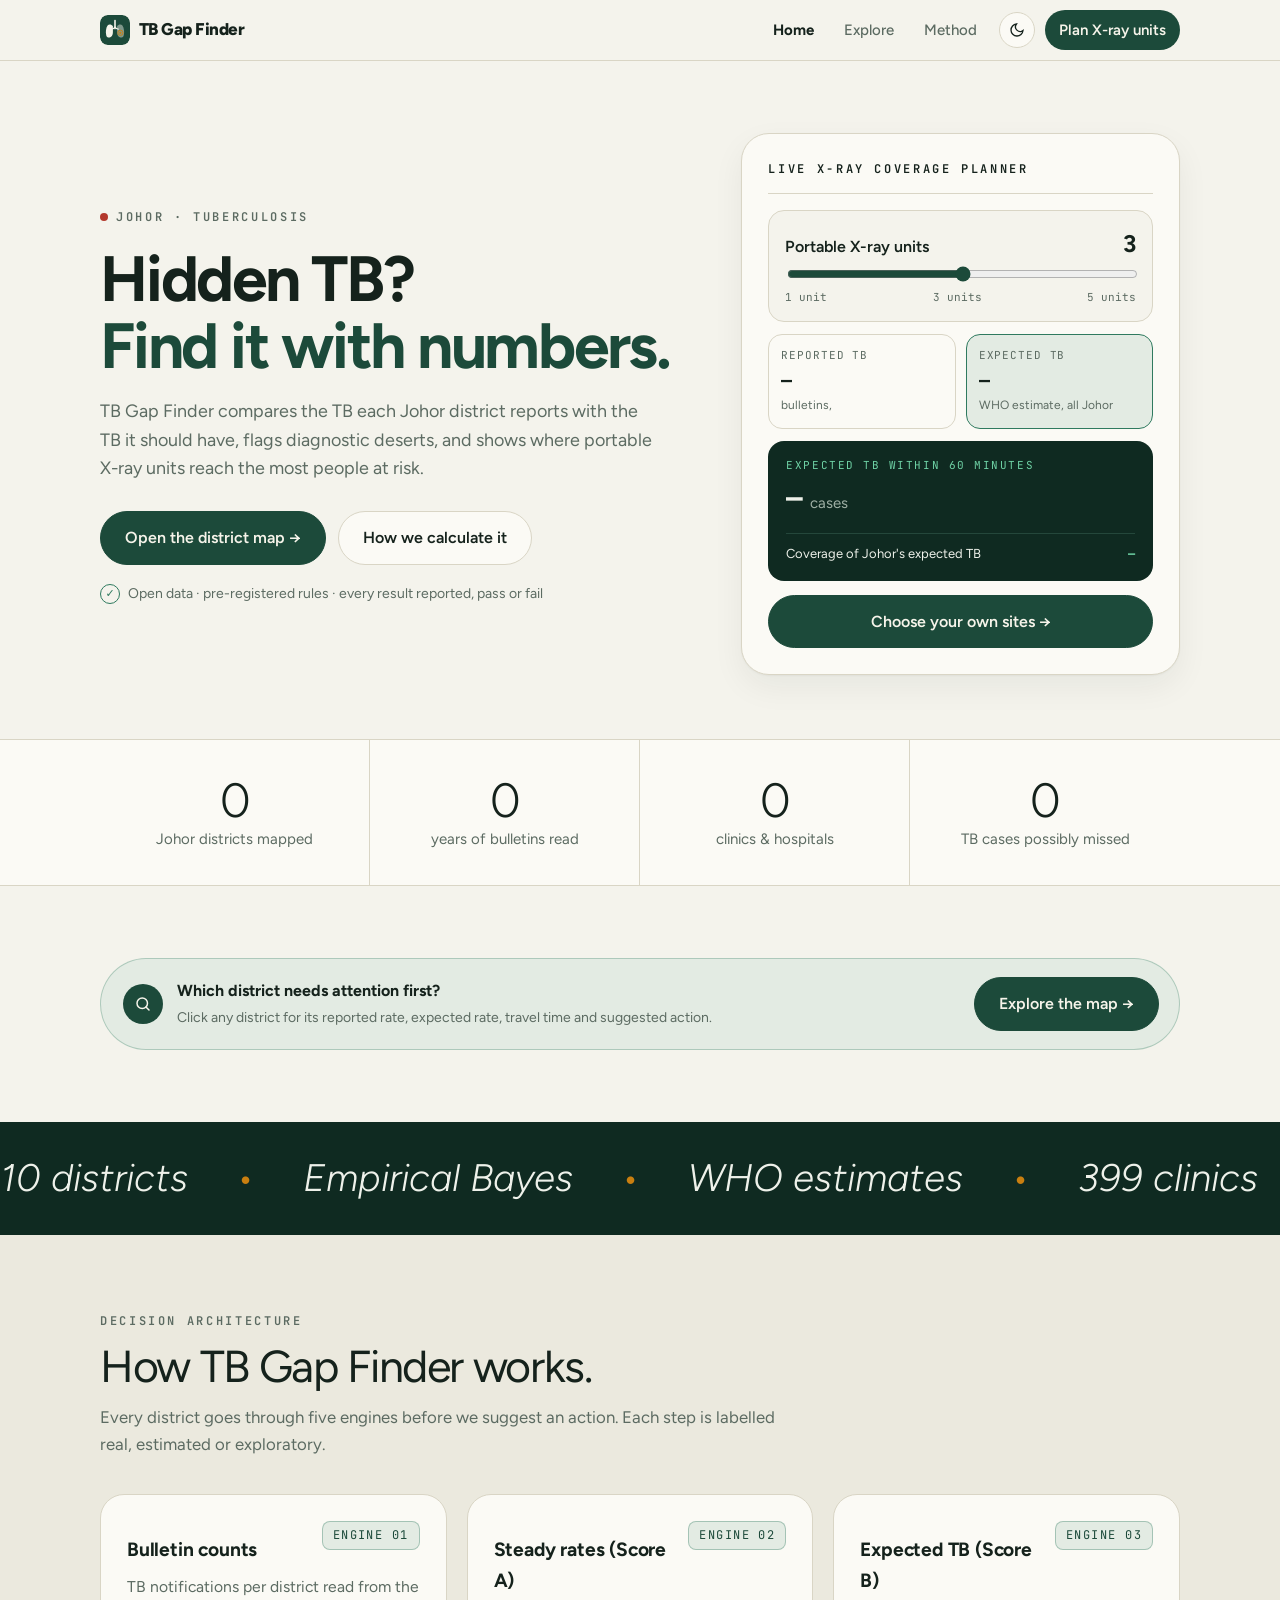
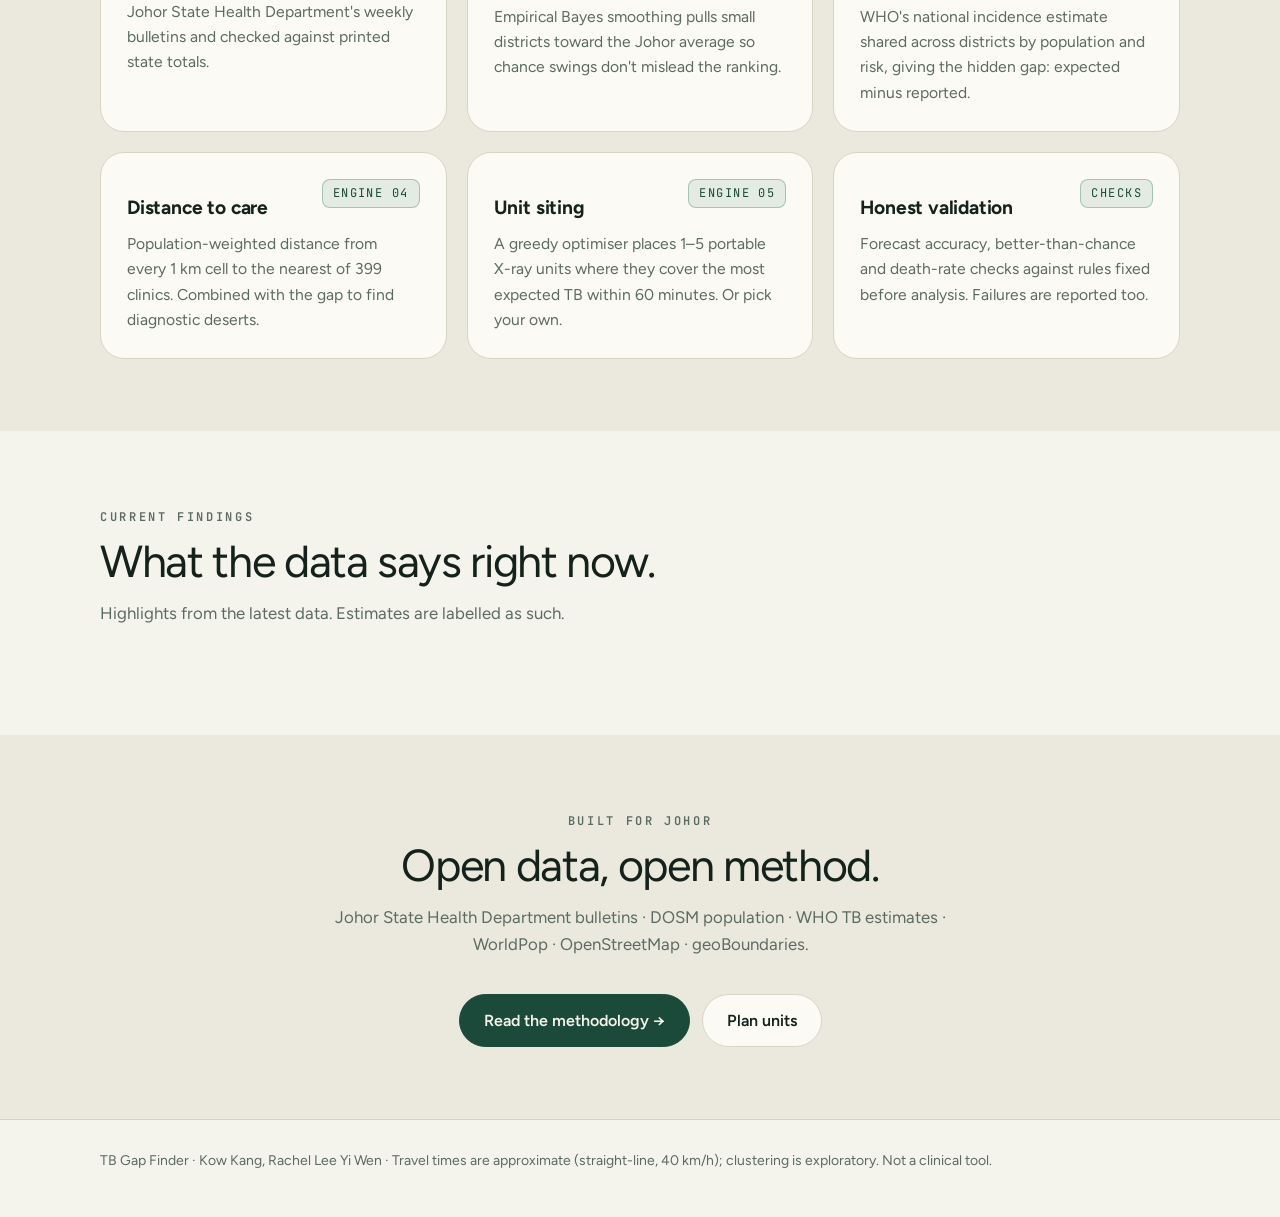
==== commit 60b35647: "Website: new logo, remove emoji icons, keyless maps, fix planner clicks - Lungs-with-hidden-spot log" ====
--- a/web/index.html
+++ b/web/index.html
@@ -7,7 +7,7 @@
 <link rel="preconnect" href="https://fonts.googleapis.com">
 <link href="https://fonts.googleapis.com/css2?family=Figtree:wght@300;400;500;600;700;800&family=JetBrains+Mono:wght@400;600&display=swap" rel="stylesheet">
 <link rel="stylesheet" href="assets/style.css">
-<link rel="icon" href="data:image/svg+xml,<svg xmlns='http://www.w3.org/2000/svg' viewBox='0 0 100 100'><rect width='100' height='100' rx='24' fill='%231c4a3a'/><text x='50' y='64' font-size='44' text-anchor='middle' fill='%23f6f4ea' font-family='Arial' font-weight='700'>TB</text></svg>">
+<link rel="icon" type="image/svg+xml" href="assets/logo.svg">
 </head>
 <body>
 <nav class="nav" id="nav"></nav>
@@ -57,7 +57,7 @@
 <section>
   <div class="wrap">
     <div class="banner reveal">
-      <div style="display:flex;gap:14px;align-items:center"><div class="ic">⌖</div>
+      <div style="display:flex;gap:14px;align-items:center"><div class="ic"><svg width="18" height="18" viewBox="0 0 24 24" fill="none" stroke="currentColor" stroke-width="2" stroke-linecap="round"><circle cx="11" cy="11" r="7"/><path d="m20 20-4-4"/></svg></div>
         <div><b>Which district needs attention first?</b><span>Click any district for its reported rate, expected rate, travel time and suggested action.</span></div></div>
       <a class="btn primary" href="explore.html">Explore the map →</a>
     </div>
@@ -72,17 +72,17 @@
     <h2 class="reveal">How TB Gap Finder works.</h2>
     <p class="sub reveal">Every district goes through five engines before we suggest an action. Each step is labelled real, estimated or exploratory.</p>
     <div class="grid g2">
-      <div class="card reveal lift"><span class="tag">ENGINE 01</span><div class="icon">📄</div><h3>Bulletin counts</h3>
+      <div class="card reveal lift"><span class="tag">ENGINE 01</span><h3>Bulletin counts</h3>
         <p>TB notifications per district read from the Johor State Health Department's weekly bulletins and checked against printed state totals.</p></div>
-      <div class="card reveal lift"><span class="tag">ENGINE 02</span><div class="icon">⚖️</div><h3>Steady rates (Score A)</h3>
+      <div class="card reveal lift"><span class="tag">ENGINE 02</span><h3>Steady rates (Score A)</h3>
         <p>Empirical Bayes smoothing pulls small districts toward the Johor average so chance swings don't mislead the ranking.</p></div>
-      <div class="card reveal lift"><span class="tag">ENGINE 03</span><div class="icon">🧮</div><h3>Expected TB (Score B)</h3>
+      <div class="card reveal lift"><span class="tag">ENGINE 03</span><h3>Expected TB (Score B)</h3>
         <p>WHO's national incidence estimate shared across districts by population and risk, giving the hidden gap: expected minus reported.</p></div>
-      <div class="card reveal lift"><span class="tag">ENGINE 04</span><div class="icon">🛣️</div><h3>Distance to care</h3>
+      <div class="card reveal lift"><span class="tag">ENGINE 04</span><h3>Distance to care</h3>
         <p>Population-weighted distance from every 1 km cell to the nearest of 399 clinics. Combined with the gap to find diagnostic deserts.</p></div>
-      <div class="card reveal lift"><span class="tag">ENGINE 05</span><div class="icon">🚐</div><h3>Unit siting</h3>
+      <div class="card reveal lift"><span class="tag">ENGINE 05</span><h3>Unit siting</h3>
         <p>A greedy optimiser places 1–5 portable X-ray units where they cover the most expected TB within 60 minutes. Or pick your own.</p></div>
-      <div class="card reveal lift"><span class="tag">CHECKS</span><div class="icon">✅</div><h3>Honest validation</h3>
+      <div class="card reveal lift"><span class="tag">CHECKS</span><h3>Honest validation</h3>
         <p>Forecast accuracy, better-than-chance and death-rate checks against rules fixed before analysis. Failures are reported too.</p></div>
     </div>
   </div>
--- a/web/assets/style.css
+++ b/web/assets/style.css
@@ -147,7 +147,8 @@
 .seg button { border: 1px solid var(--line); background: var(--surface); font-size: 14px; padding: 7px 14px; }
 #map, #pmap { height: 560px; border-radius: var(--radius); border: 1px solid var(--line); }
 @media (max-width: 600px) { #map, #pmap { height: 420px; } }
-.leaflet-container { background: var(--bg-2); font-family: inherit; }
+.leaflet-container { background: color-mix(in srgb, var(--bg-2) 70%, #cfe0e6); font-family: inherit; }
+.logo svg { flex: none; border-radius: 8px; }
 .kv { display: flex; justify-content: space-between; gap: 10px; padding: 10px 0; border-bottom: 1px dashed var(--line); font-size: 14px; }
 .kv:last-child { border: 0; } .kv b { text-align: right; }
 select, input[type=search] { width: 100%; font: inherit; padding: 11px 14px; border-radius: 14px; border: 1px solid var(--line); background: var(--bg); color: var(--ink); }
